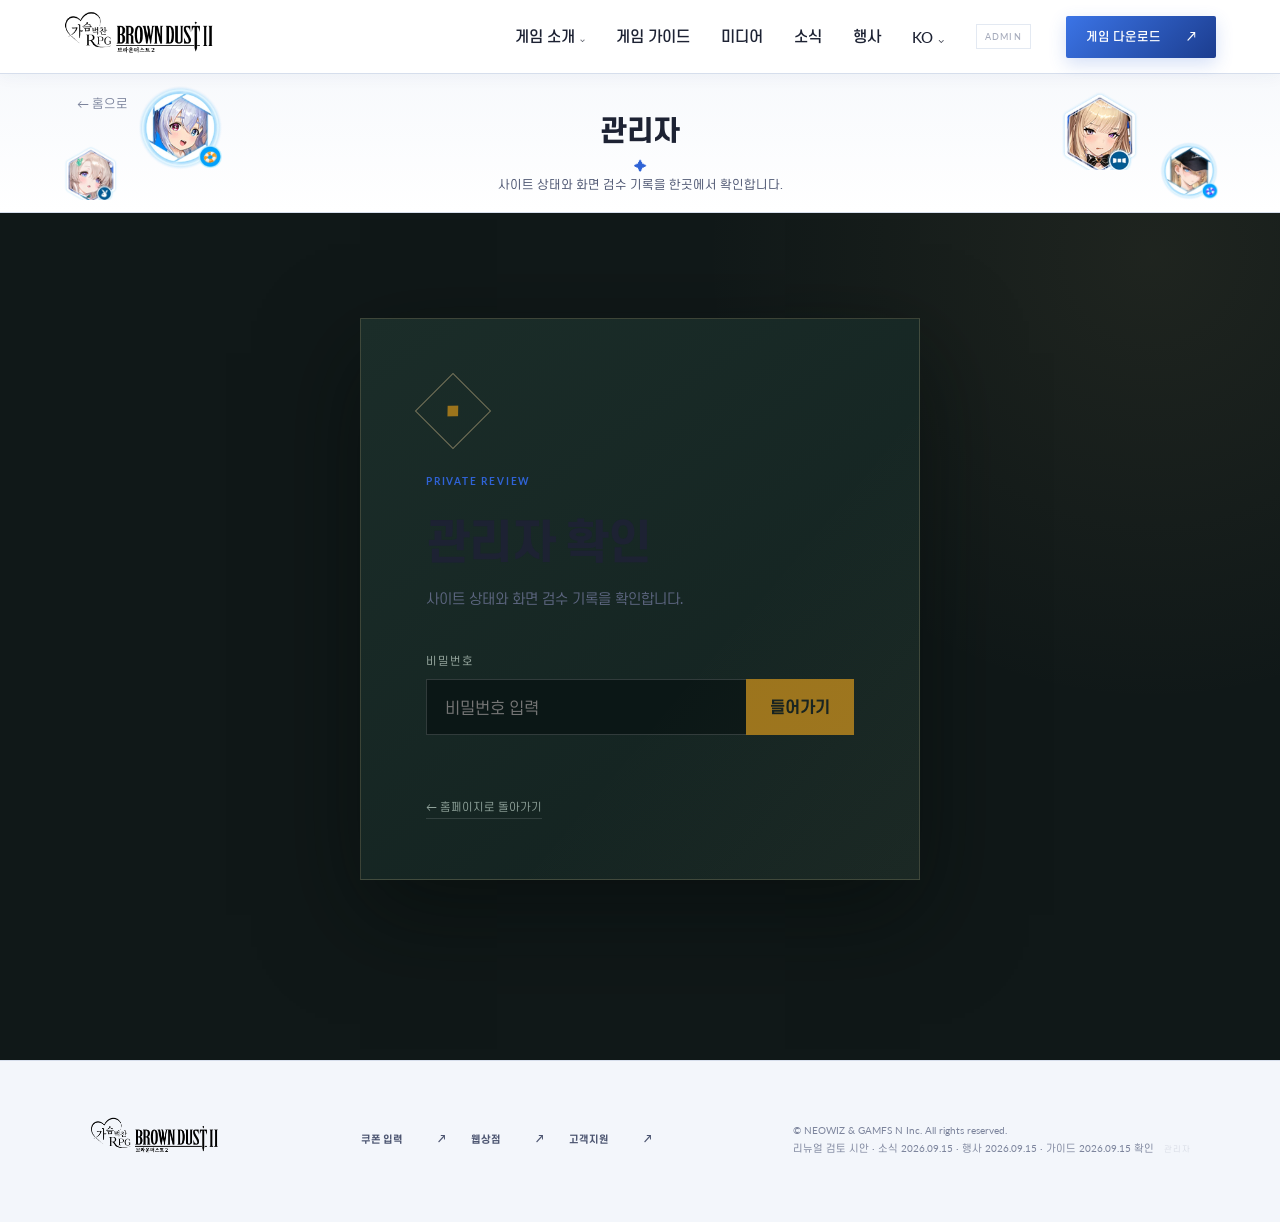
==== admin.html @ ea1bbcbe "Publish the official-style redesign and costume gallery Source: bd2-pack-reveal-20260922 775f7dc  Co" ====
<!doctype html><html lang="ko"><head><meta charset="UTF-8"><meta name="viewport" content="width=device-width,initial-scale=1"><meta name="color-scheme" content="light"><link rel="preconnect" href="https://fonts.googleapis.com"><link rel="stylesheet" href="https://fonts.googleapis.com/css2?family=Lato:wght@400;700;900&family=Noto+Sans+JP:wght@400;700&display=swap"><title>브라운더스트2 | admin</title><link rel="stylesheet" href="./style.css?v=9afad6ad509b"></head><body><div id="app"></div><script src="./app.js?v=0d2b216c0fa7" defer></script></body></html>
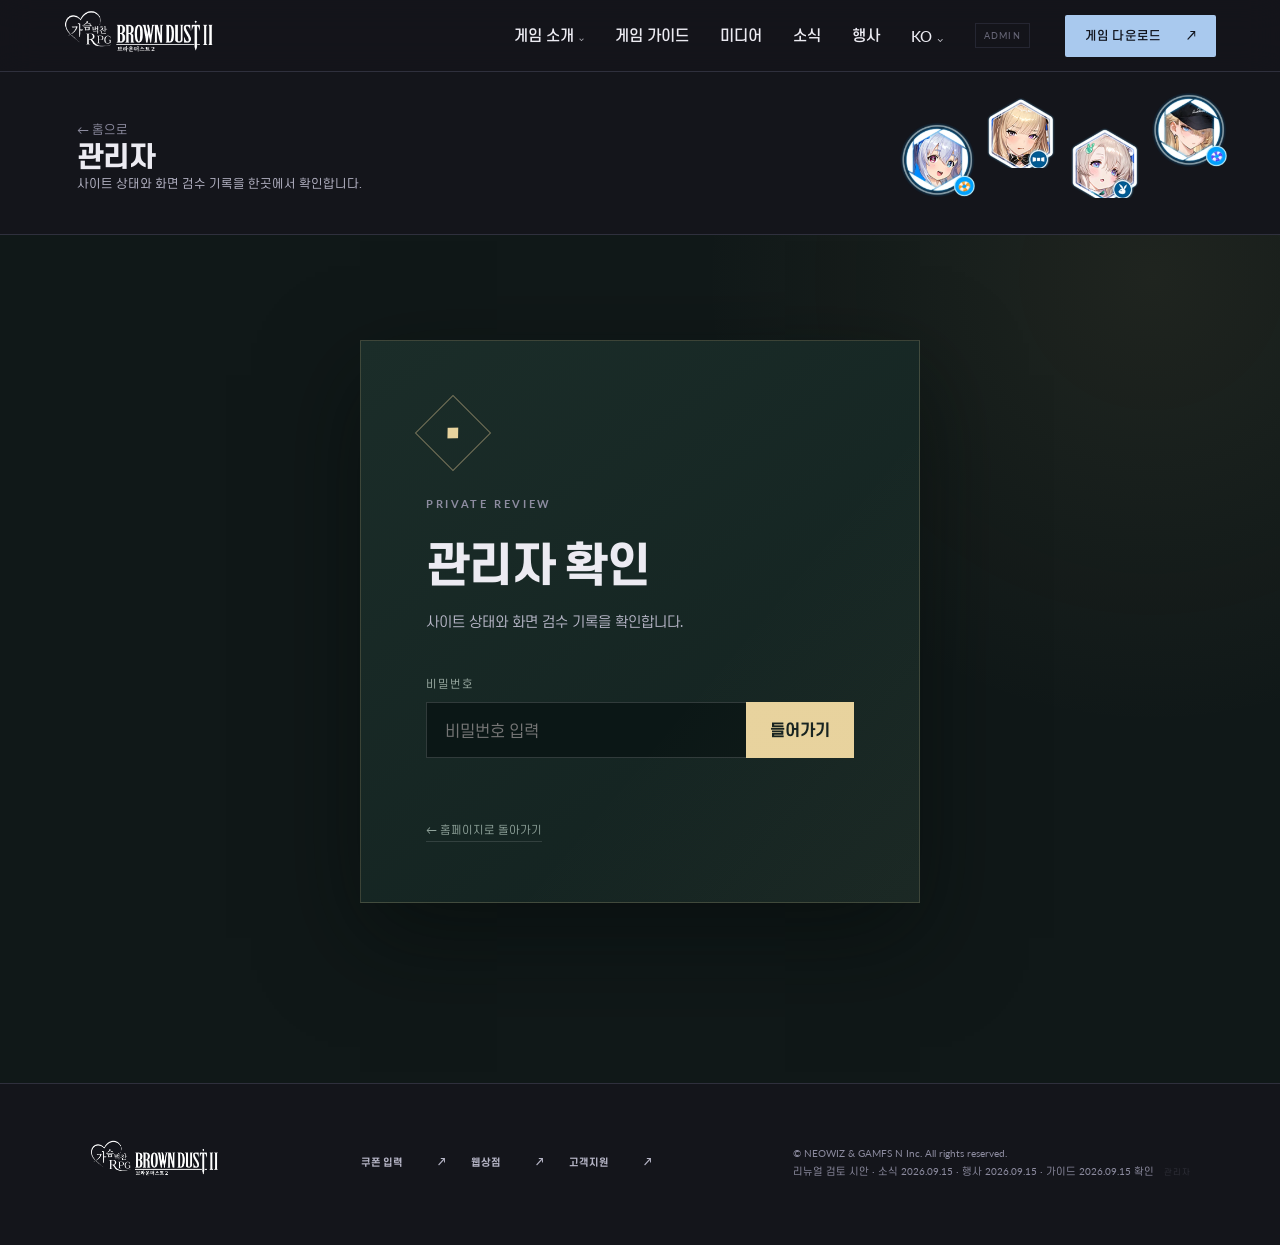
==== commit 98298fcd: "Publish dawn palette and vertical costume list Source: bd2-v2-20260914 main 7ae1a6a  Co-Authored-By:" ====
--- a/admin.html
+++ b/admin.html
@@ -1 +1 @@
-<!doctype html><html lang="ko"><head><meta charset="UTF-8"><meta name="viewport" content="width=device-width,initial-scale=1"><meta name="color-scheme" content="light"><link rel="preconnect" href="https://fonts.googleapis.com"><link rel="stylesheet" href="https://fonts.googleapis.com/css2?family=Lato:wght@400;700;900&family=Noto+Sans+JP:wght@400;700&display=swap"><title>브라운더스트2 | admin</title><link rel="stylesheet" href="./style.css?v=9afad6ad509b"></head><body><div id="app"></div><script src="./app.js?v=0d2b216c0fa7" defer></script></body></html>+<!doctype html><html lang="ko"><head><meta charset="UTF-8"><meta name="viewport" content="width=device-width,initial-scale=1"><meta name="color-scheme" content="light"><link rel="preconnect" href="https://fonts.googleapis.com"><link rel="stylesheet" href="https://fonts.googleapis.com/css2?family=Lato:wght@400;700;900&family=Noto+Sans+JP:wght@400;700&display=swap"><title>브라운더스트2 | admin</title><link rel="stylesheet" href="./style.css?v=5864ada11a30"></head><body><div id="app"></div><script src="./app.js?v=fc7053dfdc40" defer></script></body></html>
--- a/style.css
+++ b/style.css
@@ -1 +1 @@
-.pack-jump{font-size:12px;margin-top:12px}.pack-explainer{padding-top:10px!important}.pack-primer{max-width:820px;margin-bottom:30px}.pack-explainer h2{font-size:clamp(26px,3vw,38px);line-height:1.35;margin:0 0 14px}.pack-explainer p,.pack-explainer li{font-size:15px;line-height:1.85;color:var(--muted)}.pack-chapter{scroll-margin-top:100px;border-top:1px solid var(--line);padding:38px 0}.pack-chapter-heading{display:grid;grid-template-columns:150px 1fr;gap:32px;align-items:center;max-width:1000px}.pack-chapter-heading img{width:100%;max-height:160px;object-fit:contain}.pack-chapter-heading .eyebrow{color:var(--gold);font-size:11px;margin:0 0 8px}.pack-explanation-grid{display:grid;grid-template-columns:1fr 1fr;gap:48px;margin-top:24px}.pack-explainer h3{font-size:19px;margin:0 0 12px}.pack-explainer ul{padding-left:20px;margin:0}.pack-explainer li{margin-bottom:10px}.pack-explainer strong{color:var(--cream)}.pack-choice{border-left:2px solid var(--gold);padding:12px 20px;background:#ffffff04;margin:20px 0}.pack-choice p{margin:6px 0 0}.pack-related{padding:28px;border:1px solid var(--line);margin-top:12px}.pack-related h3{margin-top:22px}.pack-related .source-note{font-size:12px}@media(max-width:760px){.pack-chapter{padding:28px 0}.pack-chapter-heading{grid-template-columns:80px minmax(0,1fr);gap:16px;align-items:start}.pack-explanation-grid{grid-template-columns:1fr;gap:18px;margin-top:16px}.pack-explainer p,.pack-explainer li{font-size:14px}.pack-related{padding:20px}.pack-jump{margin-top:8px}}@media(max-width:760px){body[data-page=packs] .packs .pack-film video{max-height:140px}body[data-page=packs] .packs .pack-list article{padding:12px 0}body[data-page=packs] .packs .pack-list article p{font-size:12px;line-height:1.6;margin:6px 0}body[data-page=packs] .pack-jump{margin-top:0;font-size:11px}.pack-chapter{scroll-margin-top:16px}}.pack-evidence{margin-left:24px}@media(max-width:760px){.pack-evidence{display:table;margin-left:0;margin-top:14px}}.lesson-detail{margin-top:30px;max-width:1000px;--gold:#756037;--muted:#49624e;--line:#29463d30}.lesson-detail h4{font-size:15px;letter-spacing:0;font-weight:600;color:var(--gold);margin:0 0 18px}.lesson-steps{list-style:none;padding:0;margin:0 0 30px;display:grid;gap:24px}.lesson-steps li{display:grid;grid-template-columns:34px minmax(0,1fr);gap:16px}.lesson-steps li>span{border:1px solid var(--line);border-radius:50%;width:32px;height:32px;display:grid;place-items:center;color:var(--gold);font-size:12px}.lesson-detail h5{font-size:16px;font-weight:500;margin:2px 0 8px;line-height:1.6}.lesson-detail p{font-size:14px;line-height:1.9;color:var(--muted);overflow-wrap:anywhere}.lesson-example,.sp-planner{padding:26px;background:#dfc99b09;border:1px solid var(--line);margin:26px 0}.lesson-flow{display:flex;flex-wrap:wrap;gap:12px;margin-bottom:16px}.lesson-flow>span{padding:12px 16px;border:1px solid #85734755;font-size:13px;line-height:1.6;color:#344c3f;background:#eeeade}.lesson-flow>span+span:before{content:"→";margin-right:12px;color:var(--gold)}.lesson-check{border-left:2px solid var(--gold);padding:6px 0 6px 20px}.lesson-check h4{margin-bottom:8px}.sp-inputs{display:grid;grid-template-columns:repeat(3,minmax(0,1fr));gap:18px;margin:24px 0}.sp-inputs label{display:grid;gap:10px;font-size:12px;color:#344c3f}.sp-inputs input{min-width:0;width:100%;padding:12px;background:#0c191a;border:1px solid #9eb6ac80;color:#fff;font:22px var(--serif)}.sp-result{display:block;border-top:1px solid var(--line);padding-top:20px}.sp-result>div{display:flex;gap:16px;align-items:center;flex-wrap:wrap;font-size:12px}.sp-result strong{font:26px var(--serif);color:var(--gold);margin-right:16px}.sp-result p{margin-top:12px}.sp-result.insufficient strong,.sp-result.insufficient p{color:#9b381e}.guide-reference-list{display:flex;gap:10px 24px;flex-wrap:wrap;margin:20px 0}@media(max-width:600px){.lesson-example,.sp-planner{padding:20px 16px}.sp-inputs{grid-template-columns:1fr}.lesson-flow{flex-direction:column}.lesson-steps li{grid-template-columns:28px minmax(0,1fr);gap:10px}.lesson-steps li>span{width:26px;height:26px}.lesson-detail h5{font-size:15px}.lesson-detail p{font-size:13px}.sp-result>div{display:grid;grid-template-columns:1fr auto}}.world-lore{border-top:1px solid var(--line);padding-top:85px}.lore-intro{max-width:760px;margin-bottom:58px}.lore-intro>p:not(.eyebrow){color:var(--muted);margin-top:22px;font-size:15px}.lore-intro .lore-date{font-size:11px;color:var(--gold)}.lore-chapters{list-style:none;padding:0;margin:0}.lore-chapters>li{display:grid;grid-template-columns:86px minmax(0,1fr);gap:24px;padding:38px 0;border-top:1px solid var(--line)}.lore-number{font:italic 40px/1.3 var(--serif);color:var(--gold);opacity:.7}.lore-chapters article{max-width:850px}.lore-chapters .eyebrow{margin-bottom:14px;letter-spacing:.12em;line-height:1.8}.lore-chapters h3,.lore-other h3{font:400 clamp(26px,3vw,38px)/1.45 var(--serif);letter-spacing:-.03em}.lore-chapters article>p:not(.eyebrow){margin:20px 0 8px;color:var(--muted);font-size:15px;word-break:keep-all;overflow-wrap:anywhere}.lore-other{margin-top:44px;padding:38px;border:1px solid var(--line);background:#d8c69808}.lore-other>p:not(.eyebrow){margin-top:20px;color:var(--muted);font-size:14px}.lore-branches{display:grid;grid-template-columns:repeat(2,minmax(0,1fr));gap:32px;margin:30px 0 16px}.lore-branches h4{font-size:17px;font-weight:500;color:var(--gold);margin-bottom:12px}.lore-branches p{font-size:14px;color:var(--muted);word-break:keep-all;overflow-wrap:anywhere}.lore-footnote{margin-top:26px;color:var(--muted);font-size:12px}.world-lore .text-link{line-height:1.7}@media(max-width:700px){.world-lore{padding-top:55px}.lore-intro{margin-bottom:32px}.lore-chapters>li{grid-template-columns:34px minmax(0,1fr);gap:14px;padding:30px 0}.lore-number{font-size:27px}.lore-chapters .eyebrow{font-size:9px}.lore-chapters article>p:not(.eyebrow){font-size:14px;word-break:normal}.lore-other{padding:24px 20px}.lore-branches{grid-template-columns:1fr;gap:26px}.lore-intro>p:not(.eyebrow){font-size:14px}}.pc-install,.launcher-help{padding:clamp(24px,4vw,56px);border:1px solid #c3a77566;background:linear-gradient(130deg,#29303a,#151820);margin-bottom:40px;border-radius:4px}.pc-install p,.launcher-help p,.download-page>p{max-width:850px;line-height:1.85;color:#c7c9d0}.pc-primary{margin:16px 0}.install-steps{counter-reset:step;list-style:none;padding:0;display:grid;gap:18px;margin:24px 0}.install-steps li{display:flex;align-items:baseline;gap:16px;line-height:1.7}.install-steps li:before{counter-increment:step;content:"0" counter(step);color:#e0bf82;font-weight:700}.download-page>h2{margin-top:44px}.mobile-platforms{grid-template-columns:repeat(2,minmax(0,1fr))}.optional-source{margin:24px 0;border-top:1px solid #ffffff26;padding-top:16px;font-size:14px;color:#adb1bd}.optional-source summary{cursor:pointer}.optional-source .actions{margin-top:16px}.event-record{max-width:1000px;margin:auto;scroll-margin-top:110px}.event-record h2,.event-record h3{overflow-wrap:anywhere}.event-record>img{width:100%;max-height:430px;object-fit:cover;margin:24px 0}.event-record section{padding:24px 0;border-bottom:1px solid #ffffff24}.event-record p{line-height:1.9;color:#c7c9d0}.event-record-nav{display:flex;gap:24px;flex-wrap:wrap;margin:30px 0}.article-rich{overflow-wrap:anywhere;line-height:1.9}.article-rich img{display:block;max-width:100%;height:auto;margin:24px auto}.article-rich table{display:block;max-width:100%;overflow-x:auto;border-collapse:collapse;margin:24px 0}.article-rich th,.article-rich td{min-width:100px;padding:10px 14px;border:1px solid #77777766;vertical-align:top}.article-rich a{color:#dfc18c;text-decoration:underline}.article-rich ul,.article-rich ol{padding-left:24px}.article-rich li{margin:8px 0}.article-rich h2,.article-rich h3,.article-rich h4{font-size:clamp(19px,2vw,28px);margin:28px 0 14px}.article-rich p{white-space:normal!important}.download-page .button{white-space:normal;text-align:center}.download-page h2{overflow-wrap:anywhere}@media(max-width:600px){.mobile-platforms{grid-template-columns:1fr}.pc-install,.launcher-help{padding:24px 20px}.event-record-nav{gap:16px}.article-rich td,.article-rich th{min-width:85px}}.costume-gallery{max-width:none;background:linear-gradient(180deg,#fff,var(--mist) 70%,#fff);overflow:hidden}.cg-stage{--season:#8fc4f2;--season-2:#e3f2ff;position:relative;display:grid;grid-template-columns:minmax(0,1fr) minmax(0,1.05fr);gap:4%;align-items:center;max-width:1320px;margin:0 auto;min-height:780px;padding:0 3%;border-radius:28px;overflow:hidden;background:radial-gradient(ellipse at 28% 55%,#fff 0%,var(--season-2) 42%,transparent 72%),linear-gradient(160deg,var(--season-2),#fff 55%,var(--mist));border:1px solid var(--line);isolation:isolate}.cg-stage[data-season=winter]{--season:#b7a8ee;--season-2:#ece8ff}.cg-stage:before{content:"✦";position:absolute;left:4%;top:6%;font-size:22px;color:var(--season);opacity:.8}.cg-stage:after{content:"✦";position:absolute;left:46%;bottom:9%;font-size:14px;color:var(--season)}.cg-art{position:relative;height:780px;display:grid;place-items:center;align-self:stretch}.cg-halo{position:absolute;left:50%;top:52%;width:78%;aspect-ratio:1;transform:translate(-50%,-50%);border-radius:50%;background:radial-gradient(circle,#fff 0%,var(--season-2) 50%,transparent 70%);z-index:-1}.cg-view,.cg-idle{grid-area:1/1;height:100%;width:100%;pointer-events:none;object-fit:contain;filter:drop-shadow(0 18px 30px #1d356b26)}.cg-idle{opacity:0;transition:opacity .4s}.cg-stage.is-moving .cg-idle{opacity:1}.cg-stage.is-moving .cg-view{opacity:0;transition:opacity .4s}.cg-info{padding:36px 0;color:var(--ink)}.cg-season-label{display:inline-block;font-size:12px;font-weight:700;color:var(--blue-deep);background:#fff;border:1px solid var(--line);border-radius:999px;padding:5px 14px;margin-bottom:18px}.cg-info h3{font-size:clamp(40px,4vw,60px);font-weight:800;line-height:1.1;letter-spacing:-.03em}.cg-info h3 small{display:block;font-size:17px;font-weight:700;color:var(--blue);letter-spacing:0;margin-bottom:10px}.cg-quote{margin:18px 0 12px;padding:16px 20px;background:#fff;border-radius:14px 14px 14px 2px;border:1px solid var(--line);font-size:15px;line-height:1.75;color:var(--ink-2);box-shadow:var(--shadow)}.cg-cv{font-size:13px;color:var(--ink-3)}.cg-cv span{margin:0 6px;color:var(--ink-3)}.cg-profile{display:grid;grid-template-columns:repeat(2,minmax(0,1fr));gap:1px;margin:18px 0;background:var(--line);border:1px solid var(--line);border-radius:12px;overflow:hidden}.cg-profile div{background:#ffffffe6;padding:11px 14px;min-width:0}.cg-profile div:nth-child(3){grid-column:span 2}.cg-profile dt{font-size:11px;font-weight:700;color:var(--blue);margin-bottom:3px}.cg-profile dd{margin:0;font-size:13.5px;line-height:1.6;color:var(--ink)}.cg-rumors h4{font-size:13px;font-weight:800;color:var(--ink);margin-bottom:10px}.cg-rumors h4:before{content:"✦ ";color:var(--blue)}.cg-rumors{display:grid;grid-template-columns:repeat(2,minmax(0,1fr));gap:8px}.cg-rumors h4{grid-column:1/-1;margin-bottom:2px}.cg-rumors p{position:relative;font-size:12.5px;line-height:1.65;color:var(--ink-2);background:var(--season-2);border-radius:12px 12px 12px 2px;padding:11px 14px;margin:0}.cg-arrows{display:flex;align-items:center;gap:14px;margin-top:20px;font:900 12px Lato,sans-serif;color:var(--ink-3);letter-spacing:.1em}.cg-arrows button{width:42px;height:42px;border-radius:50%;background:#fff;border:1px solid var(--line);color:var(--blue);font-size:16px}.cg-arrows button:hover{border-color:var(--blue)}.cg-rail{display:flex;gap:12px;max-width:1320px;margin:26px auto 0;overflow-x:auto;padding:6px 3% 12px;scrollbar-width:thin}.cg-rail button{flex:0 0 auto;display:flex;align-items:center;gap:10px;padding:6px 16px 6px 6px;background:#fff;border:1px solid var(--line);border-radius:999px;color:var(--ink);text-align:left;transition:border-color .2s,box-shadow .2s,transform .2s}.cg-rail button:hover{transform:translateY(-2px);box-shadow:var(--shadow)}.cg-rail button[aria-selected=true]{border-color:var(--blue);box-shadow:0 0 0 2px #2f63d633,var(--shadow)}.cg-rail img{width:52px;height:52px;border-radius:50%}.cg-rail span{font-size:14px;font-weight:700;line-height:1.3}.cg-rail small{display:block;font-size:11px;font-weight:500;color:var(--ink-3)}.cg-more{display:table;margin:26px auto 0}.costume-gallery .source-note{text-align:center;margin-top:16px;font-size:12px;color:var(--ink-3)}.cg-heroes{background:linear-gradient(180deg,var(--mist),#fff)}.cg-hero-grid{display:grid;grid-template-columns:repeat(2,minmax(0,1fr));gap:24px;max-width:1320px;margin:0 auto}.cg-hero{background:#fff;border:1px solid var(--line);border-radius:18px;overflow:hidden;box-shadow:var(--shadow)}.cg-hero-film{position:relative;aspect-ratio:16/9;background:var(--mist-2)}.cg-hero-film video{width:100%;height:100%;object-fit:cover;display:block}.cg-hero-toggle{position:absolute;right:16px;bottom:16px;padding:10px 18px;border-radius:999px;background:linear-gradient(135deg,#3b74e6,var(--blue-deep));color:#fff;font-size:13px;font-weight:700;box-shadow:0 6px 18px #2f63d644}.cg-hero-toggle[aria-pressed=true]{background:#fff;color:var(--blue)}.cg-hero-copy{padding:24px 28px 28px}.cg-hero-title{font-size:13px;font-weight:700;color:var(--blue)}.cg-hero-copy h3{font-size:30px;font-weight:800;margin:4px 0 12px}.cg-hero-copy blockquote{margin:0 0 12px;font-size:15px;color:var(--blue-deep);font-weight:700}.cg-hero-copy p{font-size:14px;line-height:1.8;color:var(--ink-2)}.cg-heroes .source-note{text-align:center;margin-top:18px;font-size:12px;color:var(--ink-3)}@media(max-width:900px){.cg-stage{grid-template-columns:1fr;gap:16px;min-height:0;padding:20px 5% 10px}.cg-stage{overflow:visible}.cg-art{height:480px;overflow:hidden}.cg-rumors{grid-template-columns:1fr}.cg-info{padding:0 0 20px}.cg-hero-grid{grid-template-columns:1fr}}.admin-shortcut{font-size:9px!important;letter-spacing:.14em;color:#b7c2bc!important;border:1px solid #ffffff2b;padding:6px 8px;opacity:.68;transition:opacity .2s,border-color .2s,color .2s}.admin-shortcut:hover,.admin-shortcut:focus-visible,.admin-shortcut[aria-current]{opacity:1;color:var(--gold)!important;border-color:#dac29170}.admin-entry{opacity:.22;font-size:8px;margin-left:7px;letter-spacing:.08em;transition:opacity .2s}.admin-entry:hover,.admin-entry:focus-visible{opacity:1;color:var(--gold)}.admin-area{min-height:72vh;padding:70px 7% 110px;background:radial-gradient(circle at 90% 5%,#bca66b16,transparent 32%),#101818}.admin-area h2,.admin-area h3{font-family:var(--serif)}.admin-area h3{font-size:28px;font-weight:400}.admin-login{width:min(560px,100%);margin:35px auto 70px;padding:65px;background:linear-gradient(145deg,#1b2d29,#12211f);border:1px solid #d6c18b35;box-shadow:0 35px 90px #050b0a88;position:relative;overflow:hidden}.admin-login:before{content:"";position:absolute;inset:0;background:linear-gradient(130deg,transparent 60%,#dac2910c);pointer-events:none}.admin-login-mark{width:54px;height:54px;display:grid;place-items:center;border:1px solid #dac29177;color:var(--gold);margin-bottom:34px;transform:rotate(45deg)}.admin-login-mark:first-letter{display:block;transform:rotate(-45deg)}.admin-login h2{font-size:46px;margin-bottom:16px}.admin-login>p:not(.eyebrow){color:var(--muted);font-size:14px}.admin-login form{margin:42px 0 26px}.admin-login label{display:block;font-size:11px;color:#9baba3;margin-bottom:11px;letter-spacing:.1em}.admin-login form>div{display:flex}.admin-login input{height:56px;min-width:0;flex:1;border:1px solid #ffffff28;border-right:0;background:#0b1716;color:#fff;padding:0 18px}.admin-login form button{height:56px;padding:0 24px;background:var(--gold);color:#15211f;font-weight:700}.admin-login-error{min-height:24px;color:#ef9f8f;font-size:11px;margin-top:10px}.admin-back{font-size:11px;color:#8fa29a;border-bottom:1px solid #ffffff20;padding-bottom:5px}.admin-dashboard{max-width:1500px;margin:auto}.admin-dashboard-head{display:flex;justify-content:space-between;align-items:end;gap:30px;margin-bottom:40px}.admin-dashboard-head h2{font-size:52px}.admin-dashboard-head>div>p:last-child{color:var(--muted);font-size:13px;margin-top:14px}.admin-head-actions{display:flex;align-items:center;gap:12px}.admin-head-actions a,.admin-head-actions button{border:1px solid #ffffff30;padding:12px 16px;font-size:11px;color:#c5d0ca}.admin-summary-card{display:grid;grid-template-columns:1fr auto auto;align-items:center;gap:35px;padding:27px 31px;border:1px solid #ffffff20;background:#172724;margin-bottom:22px}.admin-summary-card[data-tone=pass]{border-left:4px solid #74c69d}.admin-summary-status{display:flex;align-items:center;gap:17px}.admin-summary-status>span{width:44px;height:44px;border-radius:50%;display:grid;place-items:center;background:#74c69d;color:#102019;font-weight:900}.admin-summary-status small,.admin-summary-status strong{display:block}.admin-summary-status small{font-size:9px;color:#91a39b;letter-spacing:.12em}.admin-summary-status strong{font-size:20px;margin-top:4px}.admin-summary-copy{text-align:right}.admin-summary-copy p{font-size:12px}.admin-summary-copy span{font-size:9px;color:#8ea198}.admin-summary-card code{font-size:9px;color:#8ea198;border:1px solid #ffffff16;padding:8px}.admin-grid{display:grid;grid-template-columns:1.15fr .85fr;gap:22px}.admin-grid-top{align-items:start}.admin-grid-bottom{margin-top:22px}.admin-panel{background:#172724;border:1px solid #ffffff17;padding:32px}.admin-panel>p:not(.eyebrow){color:#91a49a;font-size:12px;margin-top:12px}.admin-panel-head{display:flex;justify-content:space-between;align-items:start;gap:20px}.admin-panel-head .eyebrow{margin-bottom:10px}.admin-live-dot,.admin-recorded,.admin-manual{font-size:8px;letter-spacing:.12em;border:1px solid #ffffff20;padding:7px 9px}.admin-live-dot{color:#87dab1}.admin-live-dot:before{content:"";display:inline-block;width:6px;height:6px;border-radius:50%;background:#6ad49c;margin-right:7px;box-shadow:0 0 9px #6ad49c}.admin-primary{width:100%;min-height:62px;background:var(--gold);color:#13221e;font-weight:800;display:flex;justify-content:space-between;align-items:center;padding:0 24px;margin:26px 0 10px}.admin-primary:disabled{opacity:.45;cursor:wait}.admin-run-state{font-size:10px;color:#81968b;margin-bottom:16px}.admin-check-list{list-style:none;padding:0;margin:0;border-top:1px solid #ffffff12}.admin-check-list li{display:grid;grid-template-columns:25px 1fr auto;align-items:center;gap:10px;padding:12px 3px;border-bottom:1px solid #ffffff10}.admin-check-list strong{font-size:12px;font-weight:500}.admin-check-list small{font-size:9px;color:#80948a}.admin-check-list li[data-tone=pass] .admin-check-icon{color:#74c69d}.admin-check-list li[data-tone=fail] .admin-check-icon{color:#ef8f7b}.admin-check-list li[data-tone=running] .admin-check-icon{color:var(--gold);animation:adminPulse .8s alternate infinite}.admin-scan-result{padding:18px;margin-top:18px;border-left:3px solid #74c69d;background:#0e1c1a}.admin-scan-result[data-tone=fail]{border-left-color:#ef8f7b}.admin-scan-result strong{font-size:13px}.admin-scan-result p,.admin-scan-result li{font-size:10px;color:#a1b1a9;margin-top:7px}.admin-probe{position:fixed;left:-10000px;top:0;width:1440px;height:1000px;border:0}.admin-metrics{display:grid;grid-template-columns:repeat(2,1fr);gap:1px;background:#ffffff16;margin:25px 0 18px}.admin-metrics div{background:#13221f;padding:17px}.admin-metrics dt{font-size:9px;color:#84978e}.admin-metrics dd{font:24px var(--serif);margin:7px 0 0;color:#f1eadb}.admin-note{border-top:1px solid #ffffff12;padding-top:16px}.admin-preview-panel{margin-top:22px}.admin-preview-head{align-items:end}.admin-preview-tools{display:flex;align-items:end;gap:12px}.admin-preview-tools label{font-size:9px;color:#82958c}.admin-preview-tools select{display:block;margin-top:7px;height:38px;background:#0d1c19;color:#fff;border:1px solid #ffffff25;padding:0 34px 0 11px}.admin-preview-tools [role=group]{display:flex}.admin-preview-tools button{height:38px;padding:0 15px;border:1px solid #ffffff25;font-size:10px}.admin-preview-tools button[aria-pressed=true]{background:var(--gold);color:#12221d}.admin-preview-frame{height:680px;background:#08100f;margin-top:25px;display:flex;justify-content:center;overflow:hidden;border:1px solid #ffffff18}.admin-preview-frame iframe{width:100%;height:100%;border:0;background:#101818;transition:width .25s}.admin-preview-frame[data-device=mobile] iframe{width:390px;box-shadow:0 0 0 12px #020706}.admin-review-list{display:grid;margin-top:22px}.admin-review-list label{display:flex;align-items:flex-start;gap:13px;padding:15px 0;border-bottom:1px solid #ffffff10;font-size:12px;line-height:1.6}.admin-review-list input{width:18px;height:18px;accent-color:#c9b47e;flex-shrink:0}.admin-guide-panel ul{list-style:none;padding:0;margin:25px 0 0}.admin-guide-panel li{display:flex;gap:15px;margin:20px 0}.admin-guide-panel li>span{width:11px;height:11px;border-radius:50%;margin-top:5px;flex-shrink:0}.admin-guide-panel span[data-tone=pass]{background:#74c69d}.admin-guide-panel span[data-tone=warn]{background:#e4bb6e}.admin-guide-panel span[data-tone=fail]{background:#ef8f7b}.admin-guide-panel strong{font-size:13px}.admin-guide-panel p{font-size:10px;color:#879a91;margin-top:4px}.admin-login[hidden],.admin-dashboard[hidden]{display:none}@keyframes adminPulse{to{opacity:.3}}@media(max-width:900px){.admin-grid{grid-template-columns:1fr}.admin-summary-card{grid-template-columns:1fr auto}.admin-summary-copy{grid-row:2;text-align:left}.admin-dashboard-head{align-items:start}.admin-preview-head{display:block}.admin-preview-tools{margin-top:20px}.admin-preview-frame{height:560px}}@media(max-width:600px){.admin-area{padding:45px 5% 75px}.admin-login{padding:38px 25px}.admin-login h2{font-size:36px}.admin-login form>div{display:block}.admin-login input,.admin-login form button{width:100%;border:1px solid #ffffff28}.admin-login form button{margin-top:9px}.admin-dashboard-head{display:block}.admin-dashboard-head h2{font-size:39px}.admin-head-actions{margin-top:22px}.admin-summary-card{display:block}.admin-summary-copy{margin-top:18px}.admin-summary-card code{display:inline-block;margin-top:14px}.admin-panel{padding:23px 19px}.admin-area h3{font-size:23px}.admin-metrics{grid-template-columns:1fr 1fr}.admin-preview-tools{display:block}.admin-preview-tools [role=group]{margin-top:10px}.admin-preview-frame{height:520px}.admin-preview-frame[data-device=mobile] iframe{width:100%}}:root{font-family:Malgun Gothic,Apple SD Gothic Neo,sans-serif;color:#edece5;background:#101818;font-synthesis:none;--gold:#dac291;--muted:#abb5af;--line:#ffffff21;--serif:Georgia,"Batang",serif}*{box-sizing:border-box}html{scroll-behavior:smooth;scroll-padding-top:90px}body{margin:0}button,input,select{font:inherit}a{color:inherit;text-decoration:none}button{color:inherit;cursor:pointer}button,a,summary,input,select{-webkit-tap-highlight-color:transparent}button:focus-visible,a:focus-visible,summary:focus-visible,input:focus-visible,select:focus-visible{outline:2px solid #edd398;outline-offset:5px}img,video{max-width:100%;display:block}button{border:0;background:none}h1,h2,h3,h4,p{margin:0}h1,h2{font-weight:400;letter-spacing:-.055em}h2{font-size:clamp(32px,4vw,58px);line-height:1.25}h3{font-size:22px}p{line-height:1.85}em{font-style:normal;color:var(--gold)}header{height:88px;padding:0 4.5%;display:flex;align-items:center;gap:35px;position:absolute;z-index:20;width:100%;border-bottom:1px solid #ffffff29;background:linear-gradient(#0c141be6,#0c141b33)}.brand{font:700 23px/.85 Georgia,serif;letter-spacing:-1.2px;display:grid;grid-template-columns:auto 19px;width:126px;flex-shrink:0}.brand span{font-size:25px;grid-column:1;letter-spacing:1px}.brand b{grid-row:1/3;grid-column:2;font-size:45px;font-weight:400}header nav{display:flex;align-items:center;gap:31px;margin-left:auto;font-size:13px}header nav>a{white-space:nowrap;color:#d6dcd8}header nav>a:hover,header nav>a[aria-current]{color:var(--gold)}summary{cursor:pointer;list-style:none}summary::-webkit-details-marker{display:none}.nav-drop{position:relative;white-space:nowrap}.nav-drop>div{position:absolute;top:36px;left:-18px;background:#152020;border:1px solid var(--line);padding:20px;display:grid;gap:20px;min-width:180px}.languages{font-size:11px}.button{min-height:52px;display:inline-flex;align-items:center;justify-content:center;gap:26px;padding:14px 27px;font-size:13px;font-weight:700;letter-spacing:.02em;transition:background .2s,transform .2s}.button:hover{transform:translateY(-2px)}.button.gold{background:var(--gold);color:#152125}.button.gold:hover{background:#f0d8a6}.button.outline{border:1px solid #ffffff62;background:#0c151733}.button.small{min-height:42px;font-size:12px;padding:10px 20px}.menu-toggle{display:none}.eyebrow{font-size:10px;font-weight:700;letter-spacing:.22em;color:var(--gold);margin-bottom:22px}.hero{height:max(760px,94svh);max-height:1100px;position:relative;overflow:hidden;isolation:isolate;background:#213235}.hero-film{position:absolute;inset:0;width:100%;height:100%;object-fit:cover;opacity:.68;z-index:-3}.hero-shade{position:absolute;inset:0;background:linear-gradient(90deg,#0b181bd9,#0b181b70 46%,#0b181b00 76%),linear-gradient(0deg,#101818 0%,transparent 36%);z-index:-2}.hero-words{position:absolute;top:30%;left:9%;z-index:3}.hero h1{font-family:var(--serif);font-size:clamp(58px,6.7vw,105px);line-height:1.18;text-shadow:0 2px 20px #0005}.hero-sub{font-size:14px;color:#d1d9d3;margin-top:30px;line-height:2}.actions{display:flex;align-items:center;gap:15px;flex-wrap:wrap;margin-top:32px}.hero-cast{position:absolute;right:0;top:11%;bottom:0;width:53%;display:flex;justify-content:center;align-items:end;z-index:1}.hero-person{position:relative;width:100%;height:100%;display:flex;justify-content:center;align-items:end}.hero-person img{height:104%;max-width:100%;object-fit:contain;object-position:bottom;filter:drop-shadow(0 18px 35px #061a2599)}.hero-person>span{display:none}.hero-bottom{position:absolute;bottom:34px;left:4.5%;right:4.5%;display:flex;align-items:center;justify-content:space-between;z-index:4;font-size:10px;letter-spacing:.12em;color:#c8d2cf}.hero-bottom>span{writing-mode:vertical-rl;position:absolute;bottom:140px;left:0;font-size:10px;letter-spacing:.35em}.hero-bottom>a{margin-left:5%}.film-toggle{width:38px;height:38px;border:1px solid #ffffff65;border-radius:50%;font-size:17px}.hero-B{display:grid;grid-template-columns:1fr 1fr;background:#e6dfcd;color:#1a2a2c;height:850px}.hero-B .hero-film{left:50%;width:50%;opacity:.6}.hero-B .hero-shade{display:none}.hero-B .hero-words{left:7%;top:31%;width:42%}.hero-B h1{font-size:clamp(48px,5.5vw,85px)}.hero-B .hero-words .eyebrow,.hero-B em{color:#736244}.hero-B .hero-sub{color:#4e605d}.hero-B .hero-cast{width:50%;right:0;top:15%}.hero-B .button.outline{border-color:#243b4270;color:#243b42;background:transparent}.hero-B .hero-bottom{color:#6b7874}.hero-C{height:1020px}.hero-C .hero-film{opacity:.28}.hero-C .hero-words{top:135px;left:0;width:100%;text-align:center}.hero-C h1{font-size:58px}.hero-C h1 br,.hero-C .hero-sub{display:none}.hero-C .actions{justify-content:center;margin-top:22px}.hero-C .hero-cast{width:88%;inset:405px auto 70px 6%;gap:12px;align-items:stretch}.hero-C .hero-person{width:25%;background:linear-gradient(#839b8e20,#68878108);border:1px solid #b2c4ba25;overflow:hidden}.hero-C .hero-person img{height:100%;width:100%;object-fit:contain;transition:transform .5s}.hero-C .hero-person:hover img{transform:scale(1.07)}.hero-C .hero-person>span{display:block;position:absolute;bottom:0;background:linear-gradient(transparent,#0c1d20);width:100%;padding:60px 16px 16px;text-align:center;font-size:18px}.hero-C .hero-person small{display:block;font-size:10px;color:var(--gold);margin-top:6px}.current-wrap{padding:0 9%;position:relative;z-index:5;margin-top:-5px;background:#101818}.current{display:grid;grid-template-columns:repeat(3,1fr);border-bottom:1px solid var(--line);border-top:1px solid var(--line)}.current>a{padding:27px 28px;display:grid;gap:6px;border-right:1px solid var(--line);transition:background .2s}.current>a:first-child{padding-left:0}.current>a:last-child{border:0}.current>a:hover{background:#ffffff05}.current strong{font-size:16px;font-weight:500}.current>a>span:last-child{font-size:11px;color:var(--muted);display:flex;justify-content:space-between}.status{color:#b1c1b7;font-size:10px}.status.amber{color:var(--gold)}.snapshot-date{font-size:9px;color:#8b9993;margin-top:10px;text-align:right}.section{padding:105px 9%;max-width:1800px;margin:auto}.section-head{display:flex;justify-content:space-between;align-items:end;margin-bottom:48px}.lede{font-size:14px;color:var(--muted);margin-top:22px}.text-link{font-size:12px;display:inline-flex;gap:28px;align-items:center;border-bottom:1px solid #c5b28a77;padding:12px 0;color:#d7c6a5}.text-link:hover{color:#fff}.world{display:grid;grid-template-columns:1.1fr 1fr;align-items:center;gap:8%;padding-top:130px;padding-bottom:140px}.world-art{position:relative;aspect-ratio:1.14}.world-art:before{content:"";position:absolute;inset:18px -18px -18px 18px;border:1px solid #aabcad2b;z-index:-1}.world-art video{width:100%;height:100%;object-fit:cover;filter:saturate(.75)}.art-caption{position:absolute;bottom:20px;left:22px;letter-spacing:.24em;font-size:9px;text-shadow:0 1px 4px #000}.world-copy h2{font-size:clamp(32px,3.2vw,48px)}.world-copy>p:not(.eyebrow){font-size:13px;color:var(--muted);margin:28px 0 20px}.showcase{background:radial-gradient(ellipse at 70% 50%,#30464d,#1b2c31 40%,#142123 75%);overflow:hidden;max-width:none;position:relative}.character-stage{position:relative;min-height:620px;margin-top:-35px}.character-watermark{font:italic 120px/1 var(--serif);position:absolute;top:55px;left:16%;color:#d9e2df08;white-space:nowrap;font-size:clamp(70px,12vw,185px);pointer-events:none}.character-copy{position:absolute;top:27%;width:35%;z-index:2}.character-copy h2{font-size:65px;letter-spacing:-.05em}.character-copy>p:not(.eyebrow){color:#c0cbc7;font-size:13px;margin-top:28px;max-width:285px}.costume-note{display:block;font-size:9px;letter-spacing:.24em;margin-top:40px;color:#94a8a3}.character-copy .text-link{margin-top:15px}.character-main{position:absolute;right:5%;height:650px;width:57%;object-fit:contain;object-position:center bottom;bottom:-16px;filter:drop-shadow(0 10px 30px #030b1244)}.character-stage.changed .character-main{animation:enter .45s ease-out}.character-counter{position:absolute;right:0;bottom:50px;color:#8a9f99;font:16px var(--serif)}.character-tabs{display:grid;grid-template-columns:repeat(4,1fr);position:relative;z-index:3;background:#0c191acf;border:1px solid var(--line);-webkit-backdrop-filter:blur(12px);backdrop-filter:blur(12px);margin-bottom:20px}.character-tabs button{display:flex;align-items:center;text-align:left;padding:14px 12px;gap:14px;border-bottom:2px solid transparent;position:relative}.character-tabs button[aria-selected=true]{border-bottom-color:var(--gold);background:#ddc79c13}.portrait{width:50px;height:58px;overflow:hidden;background:#ffffff08;flex-shrink:0}.portrait img{width:100%;height:150px;object-fit:cover;object-position:top;transform:scale(1.6);transform-origin:top center}.character-tabs b{font-size:13px;display:block}.character-tabs small{font-size:9px;color:#a9b7af;display:block;margin-top:5px}.tab-num{font:10px var(--serif);color:#738882;margin-left:auto}.guide{background:#e6e2d6;color:#20332f;max-width:none}.guide .eyebrow{color:#7a6847}.guide-layout{display:grid;grid-template-columns:1fr 1.5fr;gap:9%}.guide-tabs{display:grid;align-content:start}.guide-tabs button{display:flex;text-align:left;align-items:center;gap:24px;font-size:22px;padding:24px 0;border-bottom:1px solid #243e392a;color:#68756e}.guide-tabs button>span{font:12px var(--serif);opacity:.6}.guide-tabs button b{margin-left:auto;font-weight:400}.guide-tabs button[aria-selected=true]{color:#1f3a30;border-color:#263e35;font-weight:700}.guide-content h3{font-size:27px;margin-bottom:20px;font-weight:500}.guide-content article{display:flex;gap:23px;padding:20px 0;border-bottom:1px solid #243e391c}.guide-content article>span{font:14px var(--serif);color:#8c7a54;padding-top:4px}.guide-content h4{font-weight:500;font-size:15px}.guide-content p{font-size:12px;color:#5e6e66;margin-top:7px}.guide .text-link{color:#4b614e}.packs{background:#131b1c}.pack-layout{display:grid;grid-template-columns:1.1fr 1fr;gap:9%;align-items:center}.pack-film{background:#0a1215;border:1px solid var(--line);position:relative;padding:22px}.pack-film video{width:100%;aspect-ratio:1.4;object-fit:contain}.pack-film small{font-size:10px;display:block;text-align:center;color:var(--muted);margin-top:12px}.pack-list article{display:flex;gap:22px;align-items:center;border-bottom:1px solid var(--line);padding:22px 0}.pack-list article>span{font:12px var(--serif);color:#899d97}.pack-list img{width:48px;height:70px;object-fit:contain}.pack-list h3{font-size:19px;font-weight:500}.pack-list p{font-size:12px;color:var(--muted);margin-top:7px}.pack-list .text-link{margin-top:20px}.events{background:#1d2b2a;max-width:none}.events-main,.event-results{display:grid;grid-template-columns:1fr 1fr;gap:30px}.event-card{border-bottom:1px solid var(--line);padding-bottom:28px}.event-image{height:270px;background-size:cover;background-position:center;position:relative}.event-image:after{content:"";position:absolute;inset:0;background:linear-gradient(transparent,#10232144)}.event-card>div:last-child{padding:23px 0 0}.event-card .eyebrow{margin-bottom:12px;font-size:9px;letter-spacing:.08em}.event-card h3{font-size:25px;font-weight:400;letter-spacing:-.035em}.event-card p{font-size:12px;color:var(--muted);margin:13px 0 10px}.events>.text-link{margin-top:20px}.media-grid{display:grid;grid-template-columns:repeat(3,1fr);gap:25px}.media-card{text-align:left;padding:0}.media-card>div{position:relative;aspect-ratio:16/9;overflow:hidden;background:#132321}.media-card img{width:100%;height:100%;object-fit:cover;transition:transform .5s}.media-card:hover img{transform:scale(1.07)}.play{position:absolute;left:50%;top:50%;transform:translate(-50%,-50%);width:50px;height:50px;border:1px solid #fffc;display:grid;place-items:center;border-radius:50%;font-size:25px;background:#10232177}.media-card p{font-size:9px;color:#aabaaf;letter-spacing:.12em;display:flex;justify-content:space-between;margin-top:19px}.media-card h3{font-size:15px;line-height:1.5;margin-top:7px;font-weight:500}.media>.text-link{margin-top:24px}.news{padding-top:50px}.news-row{display:grid;grid-template-columns:100px 1fr 80px 12px;align-items:center;gap:20px;padding:25px 0;border-bottom:1px solid var(--line)}.news-row:hover h3{color:var(--gold)}.tag{font-size:10px;color:#b8c7bd;border:1px solid #a0b4a338;padding:5px 10px;width:fit-content}.news-row h3{font-size:14px;font-weight:400;line-height:1.6}.news-row time{font-size:10px;color:#a0ada5}.news-row>span:last-child{color:#abb9ab}.section-tools{display:flex;justify-content:space-between;align-items:center;margin-bottom:10px}.section-tools>span{font-size:10px;color:var(--muted)}.download-cta{min-height:480px;display:flex;flex-direction:column;align-items:center;justify-content:center;text-align:center;background:linear-gradient(#122829b0,#13211fec),url([data-uri]) center/cover}.download-cta h2{font-family:var(--serif);font-size:64px;line-height:1.3}.download-cta .button{margin-top:30px}.download-cta>p:last-child{font-size:10px;color:var(--muted);margin-top:15px}footer{padding:65px 9% 100px;display:flex;align-items:center;justify-content:space-between;gap:35px;border-top:1px solid var(--line)}footer>div{display:flex;gap:25px}footer .text-link{font-size:10px;border:0}footer>p{font-size:9px;color:#80928a;line-height:1.8}.prototype-switcher{position:fixed;bottom:20px;left:50%;transform:translate(-50%);display:flex;align-items:center;gap:17px;background:#e9e5d9;color:#263a33;padding:7px 8px;border-radius:30px;z-index:50;font-size:11px;box-shadow:0 5px 30px #0005;border:1px solid #fff7;white-space:nowrap}.prototype-switcher b{font-weight:600}.prototype-switcher button{width:34px;height:30px;background:#253b33;color:#f0e9d8;border-radius:50%;font-size:15px}.page-top{padding:170px 9% 65px;background:linear-gradient(120deg,#233939,#122123)}.page-top h1{font-size:64px;margin-bottom:22px}.page-top>p:last-child{color:#a8bbb0;font-size:14px}.page-top+.section{padding-top:65px}.story-body{max-width:1000px;padding-top:0}.story-body>p:not(.eyebrow){font-size:18px;line-height:2.4;margin:30px 0;color:#b3c2b9}.guide-links{display:flex;gap:30px;flex-wrap:wrap}.guide-links>p{width:100%;font-size:11px;color:var(--muted)}.filters{display:flex;gap:10px;flex-wrap:wrap;margin-bottom:45px}.filters button{border:1px solid var(--line);padding:12px 22px;font-size:12px}.filters button[aria-pressed=true]{background:var(--gold);color:#1d342c}.event-results{row-gap:55px}.news-controls{display:flex;align-items:end;gap:20px;margin-bottom:30px}.news-controls label{font-size:11px;color:var(--muted)}.news-controls input,.news-controls select{display:block;border:1px solid #71837977;color:#eee;background:#1b2d28;min-height:46px;padding:10px 14px;margin-top:10px;border-radius:0}.news-controls input{width:min(420px,45vw)}.news-controls p{font-size:11px;color:var(--muted);margin-left:auto;padding-bottom:10px}.empty{padding:80px;text-align:center;color:var(--muted)}.news-detail{max-width:820px;margin:auto}.news-detail>.eyebrow{margin-top:55px}.news-detail h2{font-size:34px;margin-bottom:35px}.news-detail>p:not(.eyebrow){font-size:14px;line-height:2;color:#c4cfc8;margin-top:16px;overflow-wrap:anywhere}.news-detail>.text-link:last-child{margin-top:40px}.platforms{display:grid;grid-template-columns:repeat(3,1fr);gap:25px;margin-bottom:90px}.platforms article{padding:35px 25px;border:1px solid var(--line);background:#1a2a27}.platforms h2{font:40px var(--serif);margin-bottom:35px}.platforms .button{font-size:11px;padding:14px 18px;width:100%}.download-page>h2{font-size:32px}.faq{margin:25px 0 30px}.faq details{border-bottom:1px solid var(--line)}.faq summary{padding:24px 0;display:flex;justify-content:space-between;font-size:15px}.faq p{padding:0 0 24px;color:var(--muted);font-size:13px}dialog{width:min(960px,92vw);border:1px solid #ffffff4d;color:#eee;background:#142320;padding:36px}dialog::backdrop{background:#020808d9;-webkit-backdrop-filter:blur(10px);backdrop-filter:blur(10px)}.dialog-close{position:absolute;right:15px;top:12px;font-size:21px}.trailer-content h2{font-size:23px;margin-bottom:20px}.trailer-content iframe{width:100%;aspect-ratio:16/9;border:0}.trailer-content p{font-size:12px;margin-top:12px}.video-failed{background:url([data-uri]